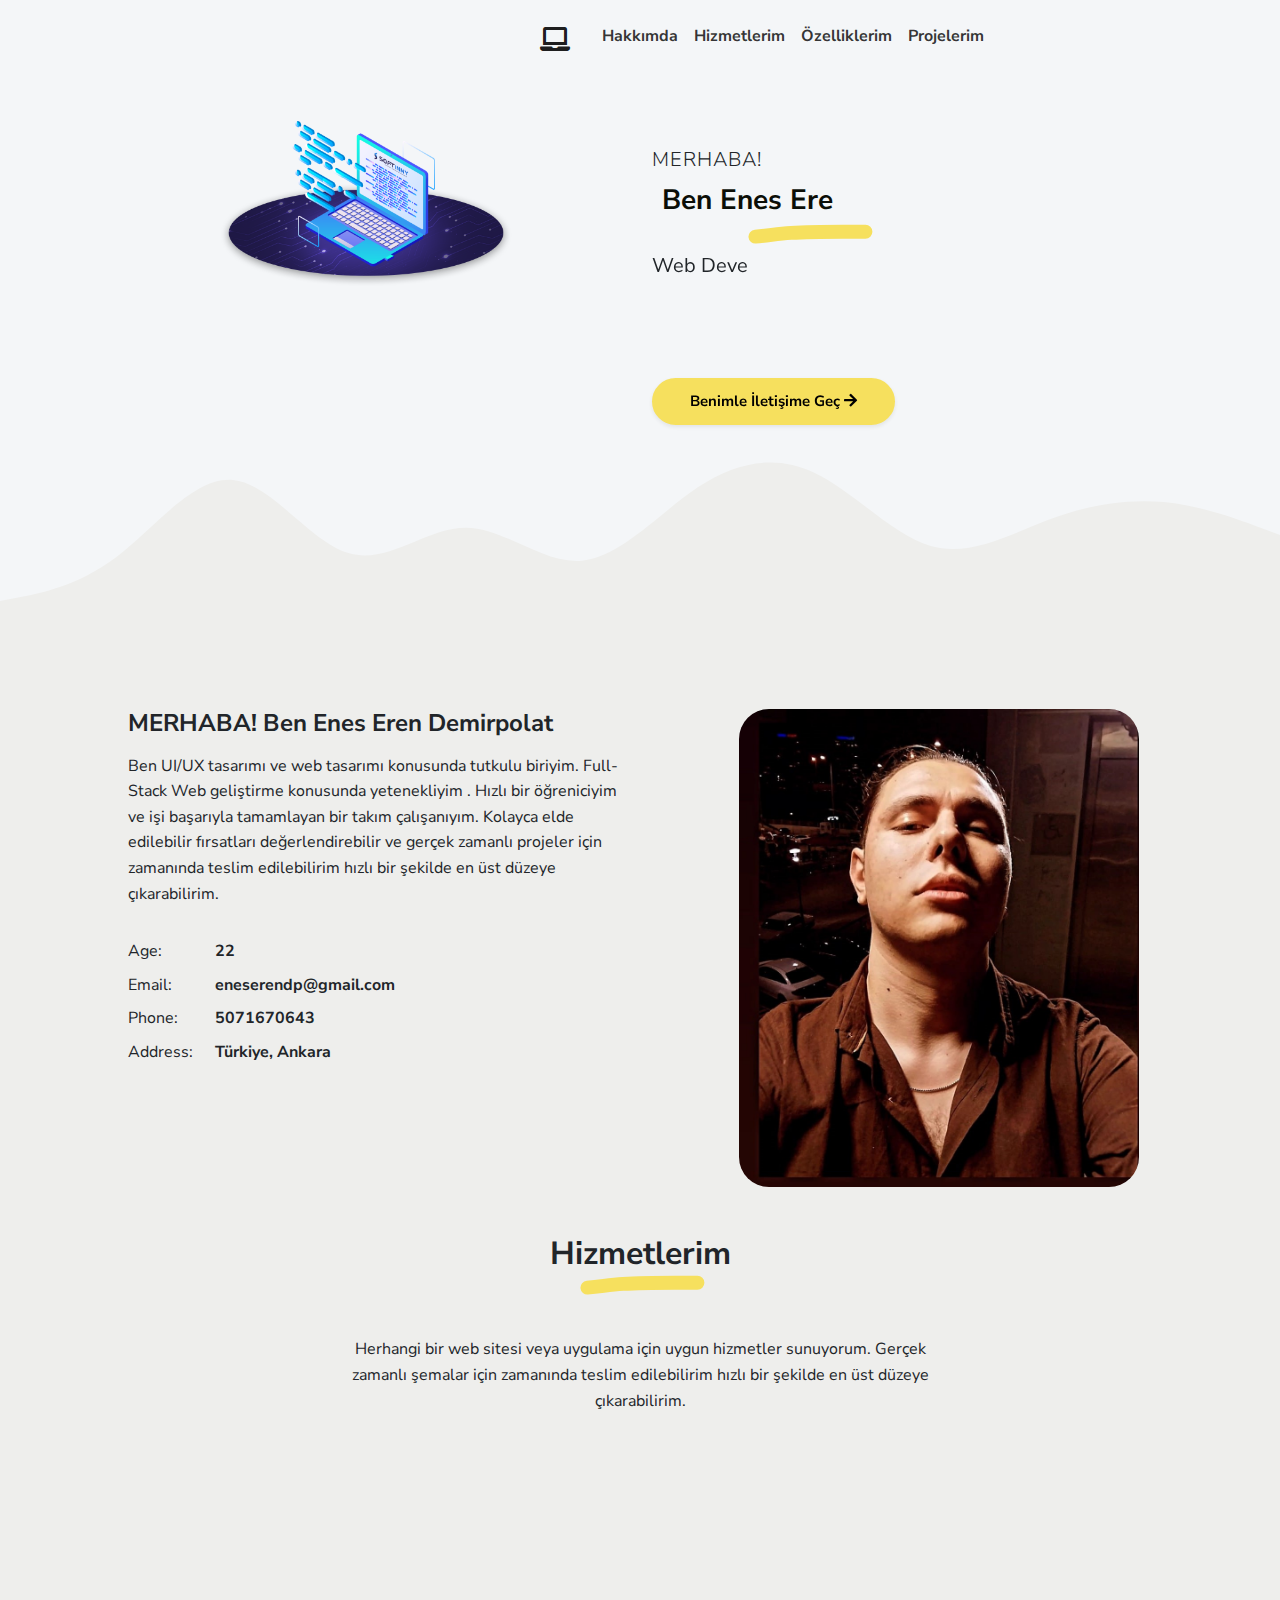
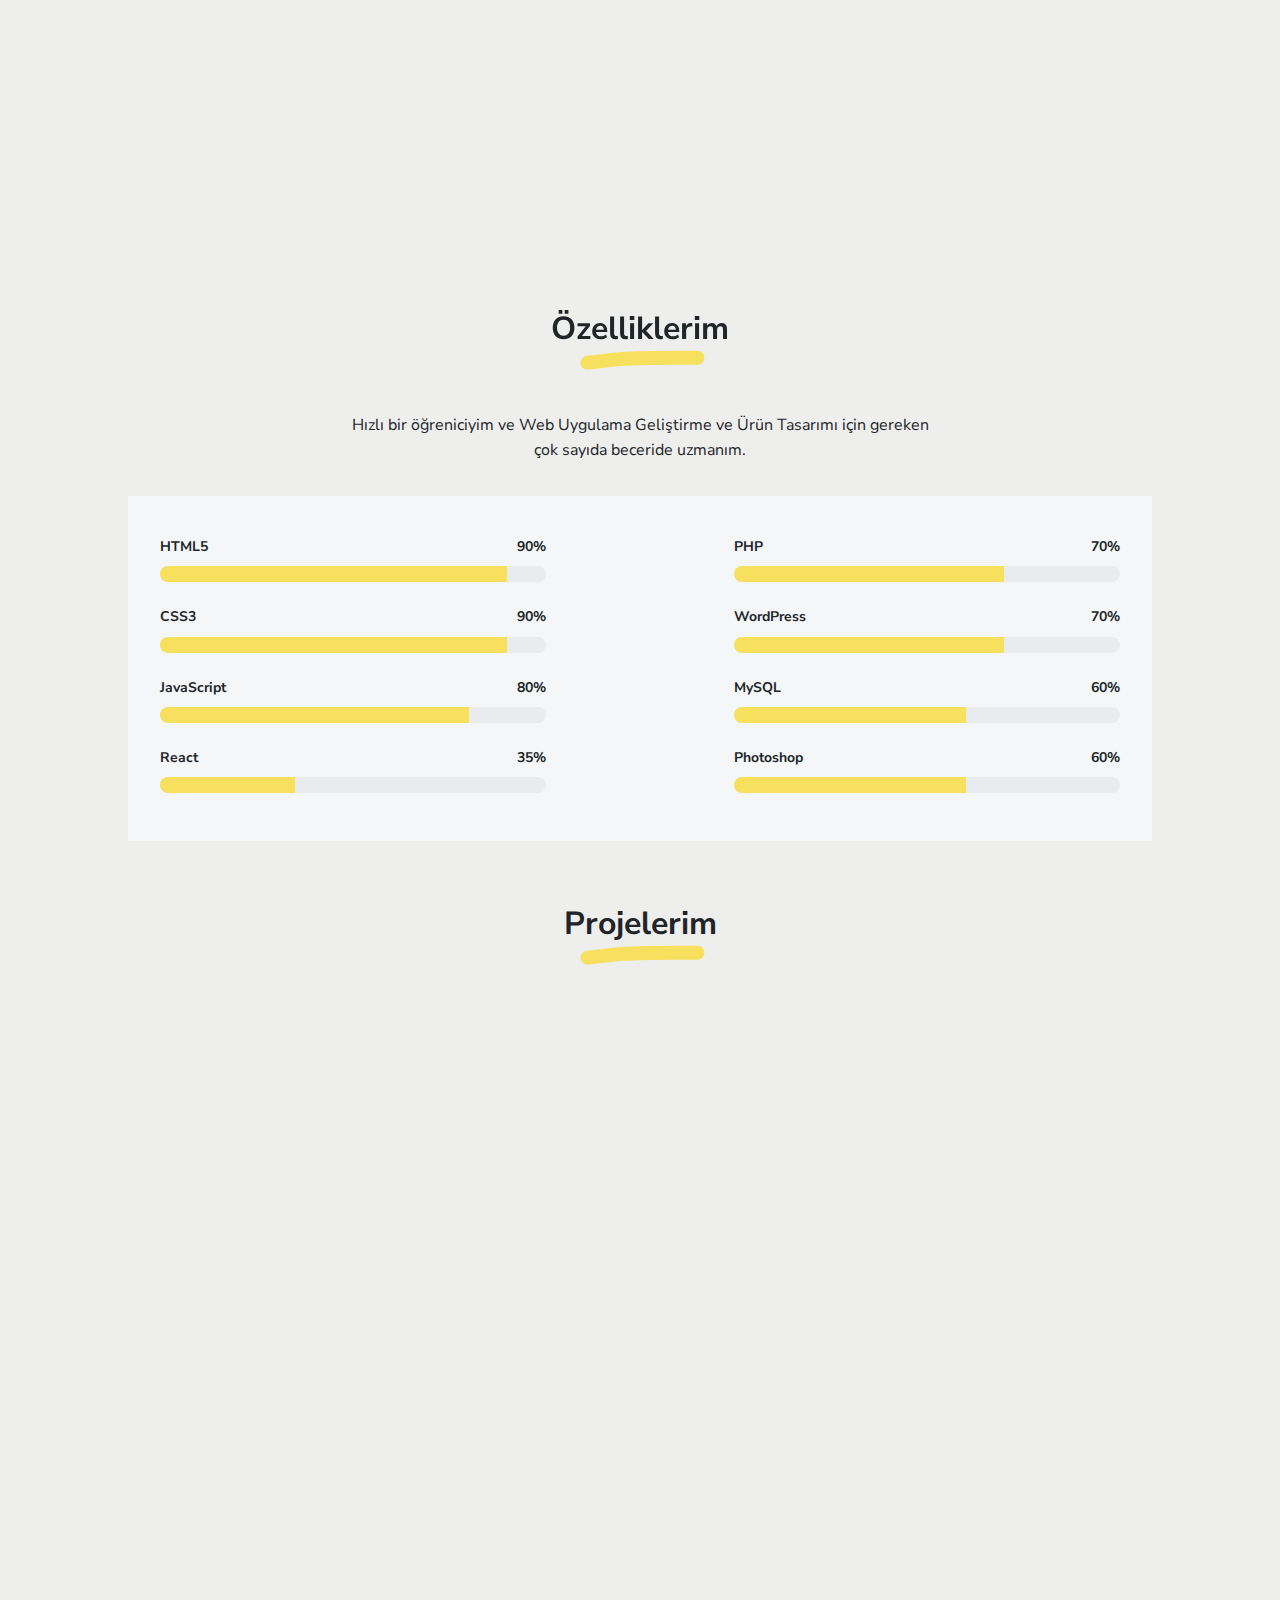
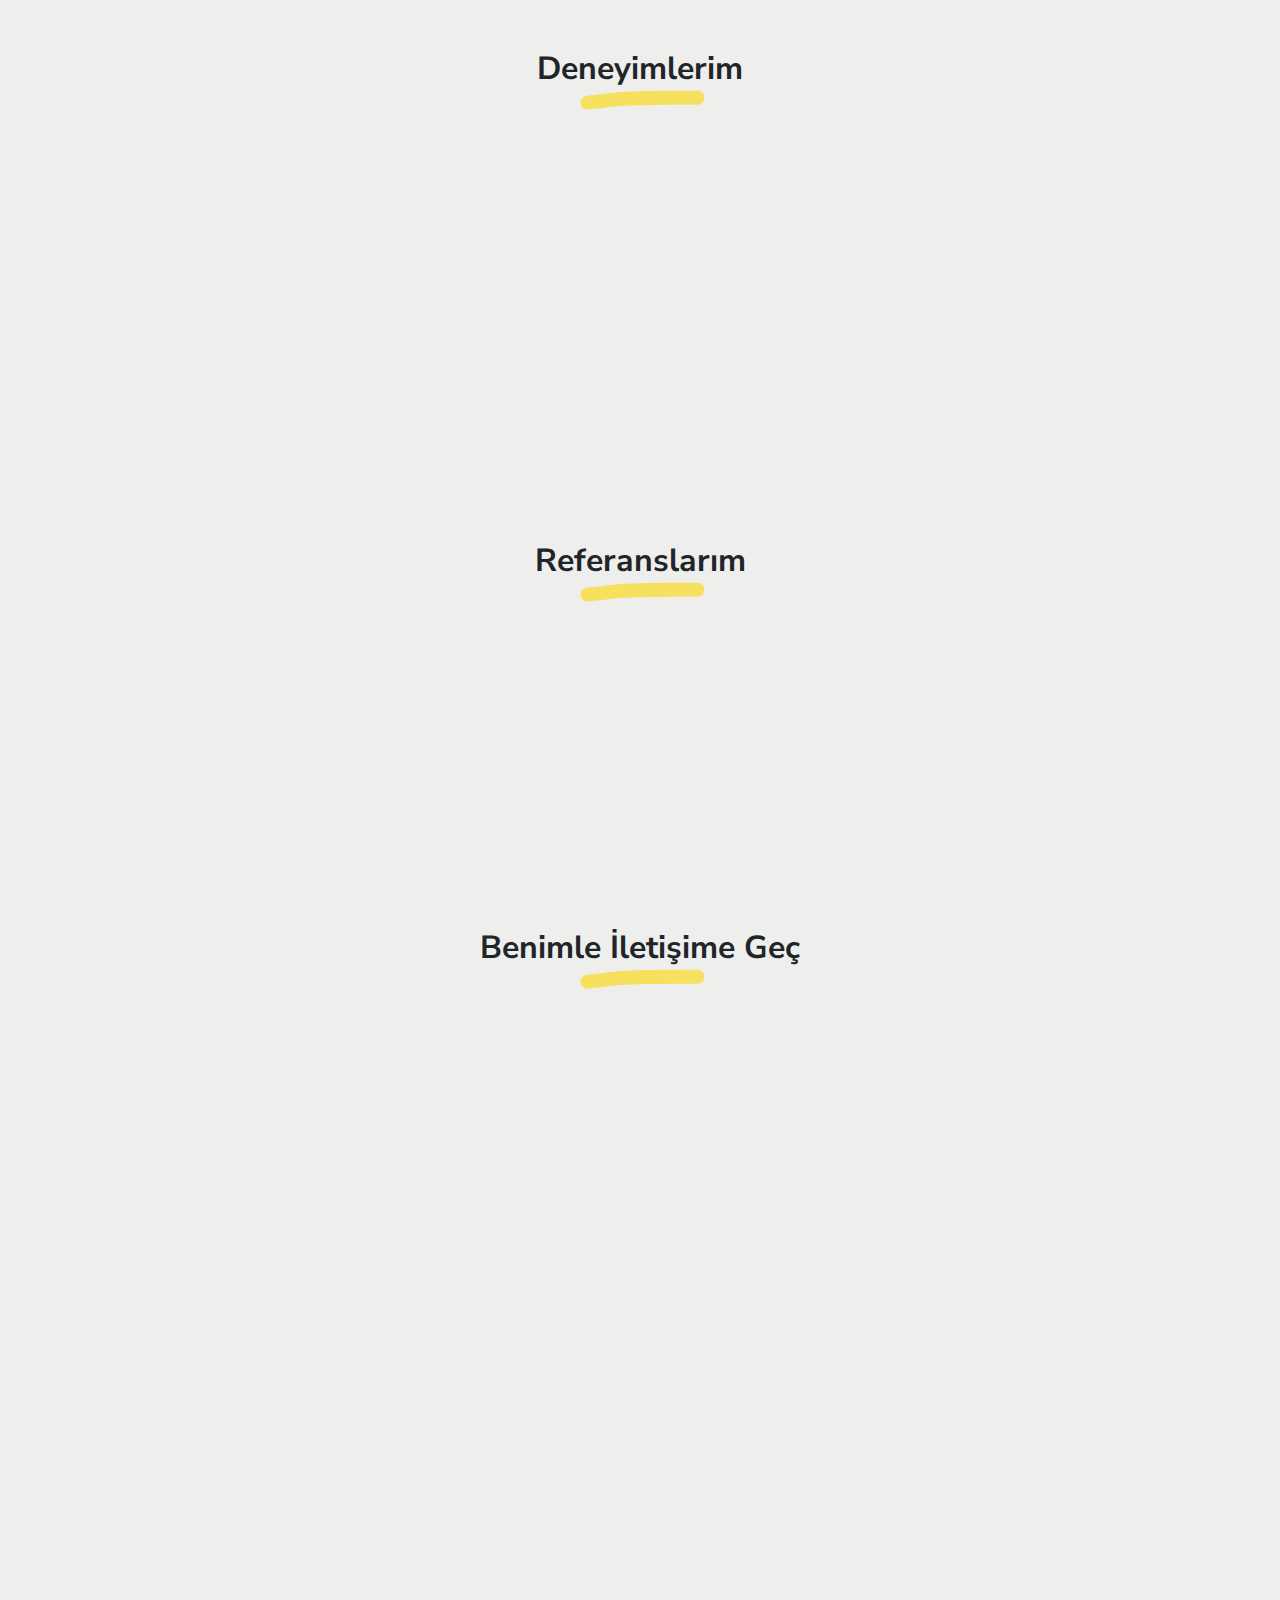
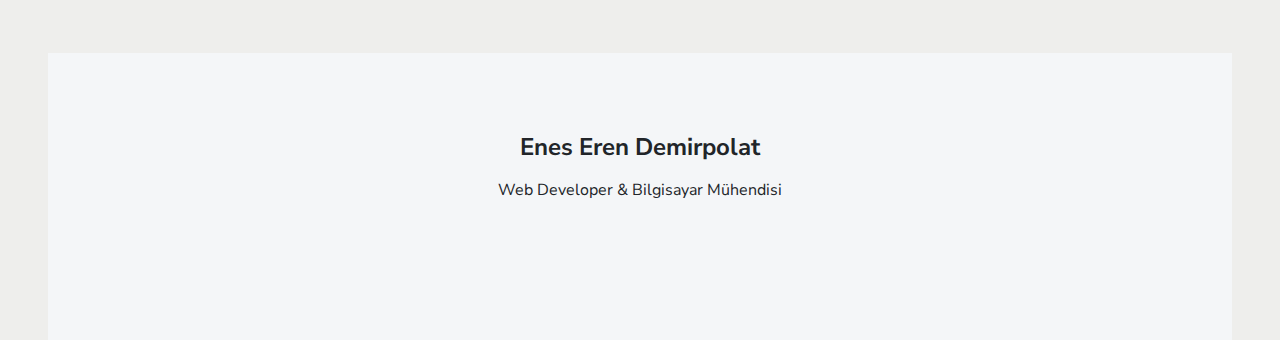
==== index.html @ 9298f3ea "fist" ====
<!DOCTYPE html>
<!-- upto 2 directory depth-->
<html lang="en-US">
  <head>
    <meta charset="UTF-8">
    <meta http-equiv="X-UA-Compatible" content="IE=edge">
    <meta name="viewport" content="width=device-width, initial-scale=1">
    <title>Enes Eren Demirpolat</title>
    <link rel="preconnect" href="https://fonts.gstatic.com" crossorigin="crossorigin"/>
    <link rel="preload" as="style" href="https://fonts.googleapis.com/css2?family=Nunito+Sans:wght@300;400;700;800&amp;display=swap"/>
    <link rel="stylesheet" href="https://fonts.googleapis.com/css2?family=Nunito+Sans:wght@300;400;700;800&amp;display=swap" media="print" onload="this.media='all'"/>
    <link rel="stylesheet" href="https://cdnjs.cloudflare.com/ajax/libs/font-awesome/5.15.4/css/all.min.css" integrity="sha512-7Ttv3vlPT61cXjzLLQFvrbc4LmNoQTtSeTUnw77b8wK0G0tuRw9E1Gs3xUkqpkb7JGKpBgOwrXHWuyLGdW1Jg==" crossorigin="anonymous" referrerpolicy="no-referrer" />

    <noscript>

      <link rel="stylesheet" href="https://fonts.googleapis.com/css2?family=Nunito+Sans:wght@300;400;700;800&amp;display=swap"/>
    </noscript>
    <link href="./css/font-awesome/css/all.min.css?ver=1.2.0" rel="stylesheet">
    <link href="./css/bootstrap-icons/bootstrap-icons.css?ver=1.2.0" rel="stylesheet">
    <link href="./css/bootstrap.min.css?ver=1.2.0" rel="stylesheet">
    <link href="./css/aos.css?ver=1.2.0" rel="stylesheet">
    <link href="./css/main.css?ver=1.2.0" rel="stylesheet">
    <noscript>
      <style type="text/css">
        [data-aos] {
            opacity: 1 !important;
            transform: translate(0) scale(1) !important;
        }
      </style>
    </noscript>
  </head>
  <body id="top">
    <header class="bg-light">
      
      <nav class="navbar navbar-expand-lg navbar-light bg-light" id="header-nav" role="navigation">
        <div class="container"><a class="link-dark navbar-brand site-title mb-0" href="#"></a>
          <button class="navbar-toggler" type="button" data-bs-toggle="collapse" data-bs-target="#navbarSupportedContent" aria-controls="navbarSupportedContent" aria-expanded="false" aria-label="Toggle navigation"><span class="navbar-toggler-icon"></span></button>
          <div class="collapse navbar-collapse" id="navbarSupportedContent">
            <ul class="navbar-nav ms-auto me-2">
              <a class="navbar-brand" href="index.html">
                <span class="fa fa-laptop"></span>
            </a>
              <li class="nav-item"><a class="nav-link" href="#about">Hakkımda</a></li>
              <li class="nav-item"><a class="nav-link" href="#services">Hizmetlerim</a></li>
              <li class="nav-item"><a class="nav-link" href="#skills">Özelliklerim</a></li>
              <li class="nav-item"><a class="nav-link" href="#portfolio">Projelerim</a></li>
              <li class="nav-item"><a class="nav-link" href="#experience">Deneyimlerim</a></li>
              <li class="nav-item"><a class="nav-link" href="#contact">İletişim</a></li>
            </ul>
          </div>
        </div>
      </nav>
    </header>
    <div class="page-content">
      <div id="content">
<header>
  <div class="cover bg-light">
    <div class="container px-3">
      <div class="row">
        <div class="col-lg-6 p-2"><img class="img-fluid" src="images/illustrations/outsource_wide.png" alt="hello"/></div>
        <div class="col-lg-6">
          <div class="mt-5">
            <p class="lead text-uppercase mb-1">Merhaba!</p>
            <h1 class="intro-title marker" data-aos="fade-left" id =name data-aos-delay="50">Ben </h1>
            <p class="lead fw-normal mt-3" id="job" data-aos="fade-up" data-aos-delay="100"></p>
            <div class="social-nav" data-aos="fade-up" data-aos-delay="200">
              <nav role="navigation">
                <ul class="nav justify-content-left">
                  <li class="nav-item"><a class="nav-link" href="https://twitter.com/eneserendp" title="Twitter"><i class="fab fa-twitter"></i><span class="menu-title sr-only">Twitter</span></a></li>
                  <li class="nav-item"><a class="nav-link" href="https://www.facebook.com/eneseren.demirpolat" title="Facebook"><i class="fab fa-facebook"></i><span class="menu-title sr-only">Facebook</span></a></li>
                  <li class="nav-item"><a class="nav-link" href="https://www.instagram.com/eneserendp/" title="Instagram"><i class="fab fa-instagram"></i><span class="menu-title sr-only">Instagram</span></a></li>
                  <li class="nav-item"><a class="nav-link" href="https://www.linkedin.com/in/enes-eren-demirpolat-3b1450220/" title="LinkedIn"><i class="fab fa-linkedin"></i><span class="menu-title sr-only">LinkedIn</span></a></li>
                </ul>
              </nav>
            </div>
            <div class="mt-3" data-aos="fade-up" data-aos-delay="200"><a class="btn btn-primary shadow-sm mt-1 hover-effect" href="#contact">Benimle İletişime Geç <i class="fas fa-arrow-right"></i></a></div>
          </div>
        </div>
      </div>
    </div>
  </div>
  <div class="wave-bg"></div>
</header>
<div class="section pt-4 px-3 px-lg-4" id="about">
  <div class="container-narrow">
    <div class="row">
      <div class="col-md-6">
        <h2 class="h4 my-2">MERHABA! Ben Enes Eren Demirpolat</h2>
        <p>Ben UI/UX tasarımı ve web tasarımı konusunda tutkulu biriyim. Full-Stack Web  geliştirme konusunda yetenekliyim . Hızlı bir öğreniciyim ve işi başarıyla tamamlayan bir takım çalışanıyım. Kolayca elde edilebilir fırsatları değerlendirebilir ve gerçek zamanlı projeler için zamanında teslim edilebilirim hızlı bir şekilde en üst düzeye çıkarabilirim.</p>
        <div class="row mt-3">
          <div class="col-sm-2">
            <div class="pb-1">Age:</div>
          </div>
          <div class="col-sm-10">
            <div class="pb-1 fw-bolder">22</div>
          </div>
          <div class="col-sm-2">
            <div class="pb-1">Email:</div>
          </div>
          <div class="col-sm-10">
            <div class="pb-1 fw-bolder">eneserendp@gmail.com</div>
          </div>
        
          <div class="col-sm-2">
            <div class="pb-1">Phone:</div>
          </div>
          <div class="col-sm-10">
            <div class="pb-1 fw-bolder">5071670643</div>
          </div>
          <div class="col-sm-2">
            <div class="pb-1">Address:</div>
          </div>
          <div class="col-sm-10">
            <div class="pb-1 fw-bolder">Türkiye, Ankara</div>
          </div>
         
        </div>
      </div>
      <div class="col-md-5 offset-md-1" data-aos="fade-left" data-aos-delay="100"><img class="avatar img-fluid mt-2" src="images/avatar31.jpg" width="400" height="400" alt="Walter Patterson"/></div>
    </div>
  </div>
</div>
<div class="section pt-4 px-3 px-lg-4" id="services">
  <div class="container-narrow">
    <div class="text-center mb-5">
      <h2 class="marker marker-center">Hizmetlerim</h2>
    </div>
    <div class="text-center">
      <p class="mx-auto mb-3" style="max-width:600px"> Herhangi bir web sitesi veya uygulama için uygun hizmetler sunuyorum. Gerçek zamanlı şemalar için zamanında teslim edilebilirim hızlı bir şekilde en üst düzeye çıkarabilirim.</p>
    </div>
    <div class="row py-3">
      <div class="col-md-6 text-center" data-aos="fade-up" data-aos-delay="100">
        <div class="mb-3">
          <img class="mb-2" src="images/services/web-design.svg" width="96" height="96" alt="web design"/>
          <div class="h5">Web Tasarımı</div>
        </div>
        <div class="mb-3">
          <img class="mb-2" src="images/services/graphic-design.svg" width="96" height="96" alt="graphic design"/>
          <div class="h5">Grafik Tasarımı</div>
        </div>
      </div>
      <div class="col-md-6 text-center" data-aos="fade-up" data-aos-delay="300">
        <div class="mb-3">
          <img class="mb-2" src="images/services/ui-ux.svg" width="96" height="96" alt="ui-ux"/>
          <div class="h5">UI/UX Tasarımı</div>
        </div>
        <div class="mb-3">
          <img class="mb-2" src="images/services/app-development.svg" width="96" height="96" alt="app development"/>
          <div class="h5">Uygulama Geliştirme</div>
        </div>
      </div>
    </div>
  </div>
</div>
<div class="section px-3 px-lg-4 pt-5" id="skills">
  <div class="container-narrow">
    <div class="text-center mb-5">
      <h2 class="marker marker-center">Özelliklerim</h2>
    </div>
    <div class="text-center">
      <p class="mx-auto mb-3" style="max-width:600px">Hızlı bir öğreniciyim ve Web Uygulama Geliştirme ve Ürün Tasarımı için gereken çok sayıda beceride uzmanım.</p>
    </div>
    <div class="bg-light p-3">
      <div class="row">
        <div class="col-md-5">
          <div class="py-1">
            <div class="d-flex text-small fw-bolder"><span class="me-auto">HTML5</span><span>90%</span></div>
            <div class="progress my-1">
              <div class="progress-bar bg-primary" role="progressbar" data-aos="zoom-in-right" data-aos-delay="90" data-aos-anchor=".skills-section" style="width: 90%" aria-valuenow="90" aria-valuemin="0" aria-valuemax="100"></div>
            </div>
          </div>
          <div class="py-1">
            <div class="d-flex text-small fw-bolder"><span class="me-auto">CSS3</span><span>90%</span></div>
            <div class="progress my-1">
              <div class="progress-bar bg-primary" role="progressbar" data-aos="zoom-in-right" data-aos-delay="200" data-aos-anchor=".skills-section" style="width: 90%" aria-valuenow="90" aria-valuemin="0" aria-valuemax="100"></div>
            </div>
          </div>
          <div class="py-1">
            <div class="d-flex text-small fw-bolder"><span class="me-auto">JavaScript</span><span>80%</span></div>
            <div class="progress my-1">
              <div class="progress-bar bg-primary" role="progressbar" data-aos="zoom-in-right" data-aos-delay="300" data-aos-anchor=".skills-section" style="width: 80%" aria-valuenow="80" aria-valuemin="0" aria-valuemax="100"></div>
            </div>
          </div>
          <div class="py-1">
            <div class="d-flex text-small fw-bolder"><span class="me-auto">React</span><span>35%</span></div>
            <div class="progress my-1">
              <div class="progress-bar bg-primary" role="progressbar" data-aos="zoom-in-right" data-aos-delay="300" data-aos-anchor=".skills-section" style="width: 35%" aria-valuenow="75" aria-valuemin="0" aria-valuemax="100"></div>
            </div>
          </div>
        </div>
        <div class="col-md-5 offset-md-2">
          <div class="py-1">
            <div class="d-flex text-small fw-bolder"><span class="me-auto">PHP</span><span>70%</span></div>
            <div class="progress my-1">
              <div class="progress-bar bg-primary" role="progressbar" data-aos="zoom-in-right" data-aos-delay="400" data-aos-anchor=".skills-section" style="width: 70%" aria-valuenow="70" aria-valuemin="0" aria-valuemax="100"></div>
            </div>
          </div>
          <div class="py-1">
            <div class="d-flex text-small fw-bolder"><span class="me-auto">WordPress</span><span>70%</span></div>
            <div class="progress my-1">
              <div class="progress-bar bg-primary" role="progressbar" data-aos="zoom-in-right" data-aos-delay="500" data-aos-anchor=".skills-section" style="width: 70%" aria-valuenow="70" aria-valuemin="0" aria-valuemax="100"></div>
            </div>
          </div>
          <div class="py-1">
            <div class="d-flex text-small fw-bolder"><span class="me-auto">MySQL</span><span>60%</span></div>
            <div class="progress my-1">
              <div class="progress-bar bg-primary" role="progressbar" data-aos="zoom-in-right" data-aos-delay="600" data-aos-anchor=".skills-section" style="width: 60%" aria-valuenow="60" aria-valuemin="0" aria-valuemax="100"></div>
            </div>
          </div>
          <div class="py-1">
            <div class="d-flex text-small fw-bolder"><span class="me-auto">Photoshop</span><span>60%</span></div>
            <div class="progress my-1">
              <div class="progress-bar bg-primary" role="progressbar" data-aos="zoom-in-right" data-aos-delay="600" data-aos-anchor=".skills-section" style="width: 60%" aria-valuenow="60" aria-valuemin="0" aria-valuemax="100"></div>
            </div>
          </div>
        </div>
      </div>
    </div>
  </div>
</div>
<div class="section px-2 px-lg-4 pt-5" id="portfolio">
  <div class="container">
    <div class="text-center mb-5">
      <h2 class="marker marker-center">Projelerim </h2>
    </div>
    <div class="grid bp-gallery pb-3" data-aos="zoom-in-up" data-aos-delay="100">
      <div class="grid-sizer"></div>
      <div class="grid-item"><a href="https://github.com/eneserendp">
          <figure class="portfolio-item"><img src="images/portfolio/selam.jpeg" data-bp="images/portfolio/1.jpg"/>
            <figcaption>
              <h4 class="h5 mb-0">Ankavisit Web Site</h4>
              <div>github.com/eneserendp</div>
            </figcaption>
          </figure></a></div>
      <div class="grid-item"><a href="https://github.com/eneserendp">
          <figure class="portfolio-item"><img src="images/portfolio/Interview Preparation Tips!.jpeg" data-bp="images/portfolio/2.jpg" data-caption="Example of an optional caption."/>
            <figcaption> 
              <h4 class="h5 mb-0">Selenium ile Bot Geliştirme</h4>
              <div>github.com/eneserendp</div>
            </figcaption>
          </figure></a></div>
      <div class="grid-item"><a href="https://github.com/eneserendp">
          <figure class="portfolio-item"><img src="images/portfolio/Working at night 🥰.jpeg" data-bp="images/portfolio/3.jpg" data-caption="Example of an optional caption."/>
            <figcaption> 
              <h4 class="h5 mb-0">Teklif Formu</h4>
              <div>github.com/eneserendp</div>
            </figcaption>
          </figure></a></div>
      <div class="grid-item"><a href="https://github.com/eneserendp">
          <figure class="portfolio-item"><img src="images/portfolio/indir.jpeg" data-bp="images/portfolio/4.jpg"/>
            <figcaption>
              <h4 class="h5 mb-0">Proje Yönetim Paneli</h4>
              <div>github.com/eneserendp</div>
            </figcaption>
          </figure></a></div>
     
  </div>
</div>
<div class="section px-3 px-lg-4 pt-5" id="experience">
  <div class="container-narrow">
    <div class="text-center mb-5">
      <h2 class="marker marker-center">Deneyimlerim</h2>
    </div>
    <div class="row">
      <div class="col-md-6">
        <div class="card mb-3" data-aos="fade-right" data-aos-delay="100">
          <div class="card-header px-3 py-2">
            <div class="d-flex justify-content-between">
              <div>
                <h3 class="h5 mb-1">Karayolları Genel Müdürlüğü</h3>
                <div class="text-muted text-small">Bilgisayar Mühendisi  <small>(Stajyer)</small></div>
              </div><img src="images/services/ui-ux.svg" width="48" height="48" alt="ui-ux"/>
            </div>
          </div>
          <div class="card-body px-3 py-2">
            <p>Bilgi Teknolojileri ve Ağ Müdürlüğün de Network , Yazılım , Sistem ve Siber Güvenlik Departmanlarında aldığım eğitim beni kariyerimde izleyeceğim yolda bir üst noktaya taşıdı .</p>
            
          </div>
        </div>
      </div>
      <div class="col-md-6">
        <div class="card mb-3" data-aos="fade-left" data-aos-delay="300">
          <div class="card-header px-3 py-2">
            <div class="d-flex justify-content-between">
              <div>
                <h3 class="h5 mb-1">MEGASAV</h3>
                <div class="text-muted text-small">Web Developer <small>(Stajyer)</small></div>
              </div><img src="images/services/app-development.svg" width="48" height="48" alt="app development"/>
            </div>
          </div>
          <div class="card-body px-3 py-2">
            <p>Megasav şirketinde web developer olarak çalışmaya başlayalı uzunca bir süre geçti ve bu süre zarfında kendimi sürekli geliştiren ve şirketin hedeflerine katkı sağlayan bir birey olarak değerli deneyimler edindim.
              Megasav'a katıldığım günden itibaren, kariyerimde öne çıkmamı sağlayacak temel adımları özenle atmaya çalıştım</p>
            
          </div>
        </div>
      </div>
     
     
    </div>
  </div>
</div>
<div class="section px-3 px-lg-4 pt-5" id="testimonials">
  <div class="container-narrow">
    <div class="text-center mb-5">
      <h2 class="marker marker-center">Referanslarım</h2>
    </div>
    <div class="row"> 
      
      <div class="col-md-6 mb-5" data-aos="fade-left" data-aos-delay="300">
        <div class="d-flex ms-md-3"><span><i class="fas fa-2x fa-quote-left"></i></span><span class="m-2">Enes, örnek bir profesyonellik sergiler ve zorlukların üstesinden gelebilir. Hızla öğrenir ve herhangi bir ekibin değerli bir üyesidir.</span></div>
        <div class="d-flex justify-content-end align-items-end">
          <div class="text-end me-2">
            <div class="fw-bolder">Süleyman Mert Deniz</div>
            <div class="text-small">Genel Müdür /Megasav</div>
          </div>
        </div>
      </div>
     
      <div class="col-md-6 mb-5" data-aos="fade-left" data-aos-delay="400">
        <div class="d-flex ms-md-3"><span><i class="fas fa-2x fa-quote-left"></i></span><span class="m-2">Enes, harika bir iş arkadaşı ve sorun çözücüdür. Yardım için elini hızlıca uzatır ve iyi bir takım oyuncusu profilinde dir.</span></div>
        <div class="d-flex justify-content-end align-items-end">
          <div class="text-end me-2">
            <div class="fw-bolder">Nedim Deniz</div>
            <div class="text-small">Müdür /Megasav</div>
          </div>
        </div>
      </div>
    </div>
  </div>
</div>
<div class="section px-2 px-lg-4 pb-4 pt-5 mb-5" id="contact">
  <div class="container-narrow">
    <div class="text-center mb-5">
      <h2 class="marker marker-center">Benimle İletişime Geç</h2>
    </div>
    <div class="row">
      <div class="col-md-6" data-aos="zoom-in" data-aos-delay="100">
        <div class="bg-light my-2 p-3 pt-2"><form id="contact-form" action="https://outlook.live.com/owa/" method="POST">
    <div class="form-group my-2">
      <label for="name" class="form-label fw-bolder">Name</label>
      <input class="form-control" type="text" id="name" name="name" required>
    </div>
    <div class="form-group my-2">
      <label for="email" class="form-label fw-bolder">Email</label>
      <input class="form-control" type="email" id="email" name="_replyto" required>
    </div>
  <div class="form-group my-2">
    <label for="message" class="form-label fw-bolder">Message</label>
    <textarea class="form-control" style="resize: none;" id="message" name="message" rows="4" required></textarea>
  </div>
  <button class="btn btn-primary mt-2" type="submit">Send</button>
</form>
        </div>
      </div>
      <div class="col-md-6" data-aos="fade-left" data-aos-delay="300">
        <div class="mt-3 px-1">
          <div class="h5">Sana Nasıl Yardımcı Olabilirm</div>
          <p>Eğer çalışmalarımı beğendiyseniz ve hizmetlerimden yararlanmak istiyorsanız, lütfen iletişim formunu kullanarak bana bir mesaj bırakın</p>
          <p>Veya e-posta , sosyal medya hesaplarım veya iletişim numaramı kullanarak benimle iletişime geçin.</p>
          <p>Görüşmek Üzere!</p>
        </div>
        <div class="mt-53 px-1">
          <div class="row"> 
            <div class="col-sm-2">
              <div class="pb-1">Email:</div>
            </div>
            <div class="col-sm-10">
              <div class="pb-1 fw-bolder">eneserendp@gmail.com</div>
            </div>
           
            <div class="col-sm-2">
              <div class="pb-1">Phone:</div>
            </div>
            <div class="col-sm-10">
              <div class="pb-1 fw-bolder">5071670643
              </div>
            </div>
          </div>
        </div>
      </div>
    </div>
  </div>
</div>
<footer class="pt-4 pb-4 text-center bg-light">
  <div class="container">
    <div class="my-3">
      <div class="h4">Enes Eren Demirpolat </div>
      <p>Web Developer & Bilgisayar Mühendisi</p>
      <div class="social-nav">
        <nav role="navigation">
          <ul class="nav justify-content-center">
            <li class="nav-item"><a class="nav-link" href="https://twitter.com/eneserendp" title="Twitter"><i class="fab fa-twitter"></i><span class="menu-title sr-only">Twitter</span></a></li>
            <li class="nav-item"><a class="nav-link" href="https://www.facebook.com/eneseren.demirpolat" title="Facebook"><i class="fab fa-facebook"></i><span class="menu-title sr-only">Facebook</span></a></li>
            <li class="nav-item"><a class="nav-link" href="https://www.instagram.com/eneserendp/" title="Instagram"><i class="fab fa-instagram"></i><span class="menu-title sr-only">Instagram</span></a></li>
            <li class="nav-item"><a class="nav-link" href="https://www.linkedin.com/in/enes-eren-demirpolat-3b1450220/" title="LinkedIn"><i class="fab fa-linkedin"></i><span class="menu-title sr-only">LinkedIn</span></a></li>
            
          </ul>
        </nav>
      </div>
    </div>
   
  </div>
</footer></div>
    </div>
    <div id="scrolltop"><a class="btn btn-secondary" href="#top"><span class="icon"><i class="fas fa-angle-up fa-x"></i></span></a></div>
    <script src="./scripts/imagesloaded.pkgd.min.js?ver=1.2.0"></script>
    <script src="./scripts/masonry.pkgd.min.js?ver=1.2.0"></script>
    <script src="./scripts/BigPicture.min.js?ver=1.2.0"></script>
    <script src="./scripts/purecounter.min.js?ver=1.2.0"></script>
    <script src="./scripts/bootstrap.bundle.min.js?ver=1.2.0"></script>
    <script src="./scripts/aos.min.js?ver=1.2.0"></script>
    <script src="./scripts/main.js?ver=1.2.0"></script>
   
  </body>
</html>
---- css/main.css ----
html, body {
  overflow-x: hidden;
  background-color: #eeeeec; /* Kırmızı rengi (#ff0000) kullanabilirsiniz, istediğiniz rengi seçin */
}

/**
 * Enable smooth scrolling on the whole document
 */
html {
  scroll-behavior: smooth;
}

/**
 * Disable smooth scrolling when users have prefers-reduced-motion enabled
 */
@media screen and (prefers-reduced-motion: reduce) {
  html {
    scroll-behavior: auto;
  }
}

/**
 * Add .section to every anchored element for scroll margin
 */
.section {
  scroll-margin-top: 2rem;
}

/* Header */
.site-title {
  font-size: 1.5rem;
  font-weight: 700;
  line-height: 3rem;
  text-decoration: none;
}

@media (min-width: 48em) {
  .site-title {
    float: left;
  }
}

.nav-link {
  font-weight: 700;
  color: rgba(0, 0, 0, 0.8) !important;
}

.social-nav .nav-link {
  padding: 0 0.5rem;
  font-size: 1.1rem;
  line-height: 2.5rem;
}

.nav-link:hover,
.nav-link:focus,
.active .nav-link {
  color: rgba(0, 0, 0, 0.6) !important;
}

/* Hero (intro) section */
.intro-title {
  font-weight: 800;
}

@-webkit-keyframes animateWave {
  0% {
    transform: scale(1, 0);
  }
  100% {
    transform: scale(1, 1);
  }
}

@keyframes animateWave {
  0% {
    transform: scale(1, 0);
  }
  100% {
    transform: scale(1, 1);
  }
}

.wave-bg {
  display: block;
  height: 220px;
  width: 100%;
  min-width: 600px;
  transform-origin: top;
  -webkit-animation: animateWave 2000ms cubic-bezier(0.23, 1, 0.32, 1) forwards;
          animation: animateWave 2000ms cubic-bezier(0.23, 1, 0.32, 1) forwards;
  background-image: url("../images/wave-bg.svg");
  background-position: center;
  background-repeat: no-repeat;
}

img.avatar {
  border-radius: 30px;
}

/* Masonary grid for portfolio */
.grid:after {
  content: '';
  display: block;
  clear: both;
}

/* Grid Item */
.grid-sizer,
.grid-item {
  width: 100%;
}

.grid-item {
  padding-bottom: 12px;
}

@media (min-width: 48em) {
  .grid-sizer,
  .grid-item {
    width: 25%;
  }
  .grid-item {
    float: left;
    padding: 6px;
  }
}

.grid-item img {
  display: block;
  width: 100%;
  max-width: 100%;
}

/* Portfolio */
.portolio-section .container {
  padding: 0;
}

.portfolio-item {
  position: relative;
  overflow: hidden;
  text-align: center;
  margin: 0;
}

.portfolio-item figcaption {
  position: absolute;
  top: auto;
  bottom: 0;
  left: 0;
  width: 100%;
  padding: 12px;
  background: rgba(255, 255, 255, 0.75);
  transition: transform 0.35s;
  transform: translate3d(0, 100%, 0);
}

.portfolio-item figcaption h4 {
  color: #222;
  font-size: 16px;
  text-transform: uppercase;
  font-weight: 700;
  margin-bottom: 3px;
}

.portfolio-item figcaption p {
  color: #444;
  font-size: 14px;
  font-weight: 600;
  margin-bottom: 0;
}

.portfolio-item:hover figcaption {
  transform: translate3d(0, 0, 0);
}

/* Portolio Caption */
#bp_container .bp-xc {
  background: #F6E05E !important;
}

#bp_caption a {
  text-decoration: none;
}

/* Footer section */
footer a:not(.nav-link) {
  color: inherit;
  font-weight: 600;
  text-decoration: none;
  cursor: pointer;
}

/* Scroll Top */
#scrolltop {
  display: block;
  visibility: hidden;
  opacity: 0;
  transition: visibility 0s, opacity 0.5s ease-in;
  position: fixed;
  bottom: 20px;
  right: 20px;
}

#scrolltop .btn {
  padding: 3px 11px;
  border-radius: 50%;
}

/* Additional utility styles */
.container-narrow {
  max-width: 1024px;
  margin: 0 auto;
}

.text-small {
  font-size: 0.875rem;
}

.text-uppercase {
  letter-spacing: 0.05em;
}

.hover-effect {
  transition: transform .18s ease-in-out;
}

.hover-effect:hover {
  transform: translateY(-2px);
}

.marker {
  position: relative;
  display: inline;
  width: auto;
}

.marker-center {
  padding-right: 0;
}

.marker:after {
  content: "";
  width: 125px;
  height: 30px;
  position: absolute;
  bottom: -25px;
  right: -30px;
  background-image: url("../images/marker.svg");
  background-repeat: no-repeat;
}

.marker-center:after {
  bottom: -30px;
  left: 50%;
  margin-left: -60px;
}

@media (max-width: 575.98px) {
  .marker {
    padding-right: 0;
  }
  .marker:after {
    bottom: -30px;
    left: 50%;
    margin-left: -60px;
  }
}

.entry-title a {
  text-decoration: none;
}
.intro-title.marker {
  
  color: #0b0e07; /* Beyaz metin rengi */
  padding: 10px; /* İstenilen iç içe boşluk miktarını belirleyin */
  font-size: 28px; /* İstenilen metin boyutunu belirleyin */
  font-weight: bold; /* İstenilen metin kalınlığını belirleyin */
}

.center-container {
  display: flex;
  justify-content: center;
  align-items: center;
  height: 100vh; /* Sayfanın yüksekliğine göre değiştirilebilir */
}

.navbar-brand {
  font-size: 24px; /* İstediğiniz boyutu buradan ayarlayabilirsiniz */
  color: purple; /* Mor rengi buradan ayarlayabilirsiniz */
}

.navbar-brand .fa {
  margin-right: 8px; /* İkon ile metin arasındaki boşluğu buradan ayarlayabilirsiniz */
}

/* Yana açılan animasyonu tanımlama */
.slide-in {
  animation: slideInAnimation 0.5s ease-in-out forwards;
}

@keyframes slideInAnimation {
  from {
    transform: translateX(-100%);
  }
  to {
    transform: translateX(0);
  }
}
.nav-link {
  transform: translateX(-100%);
  opacity: 0;
  transition: transform 0.3s ease, opacity 0.3s ease;
}
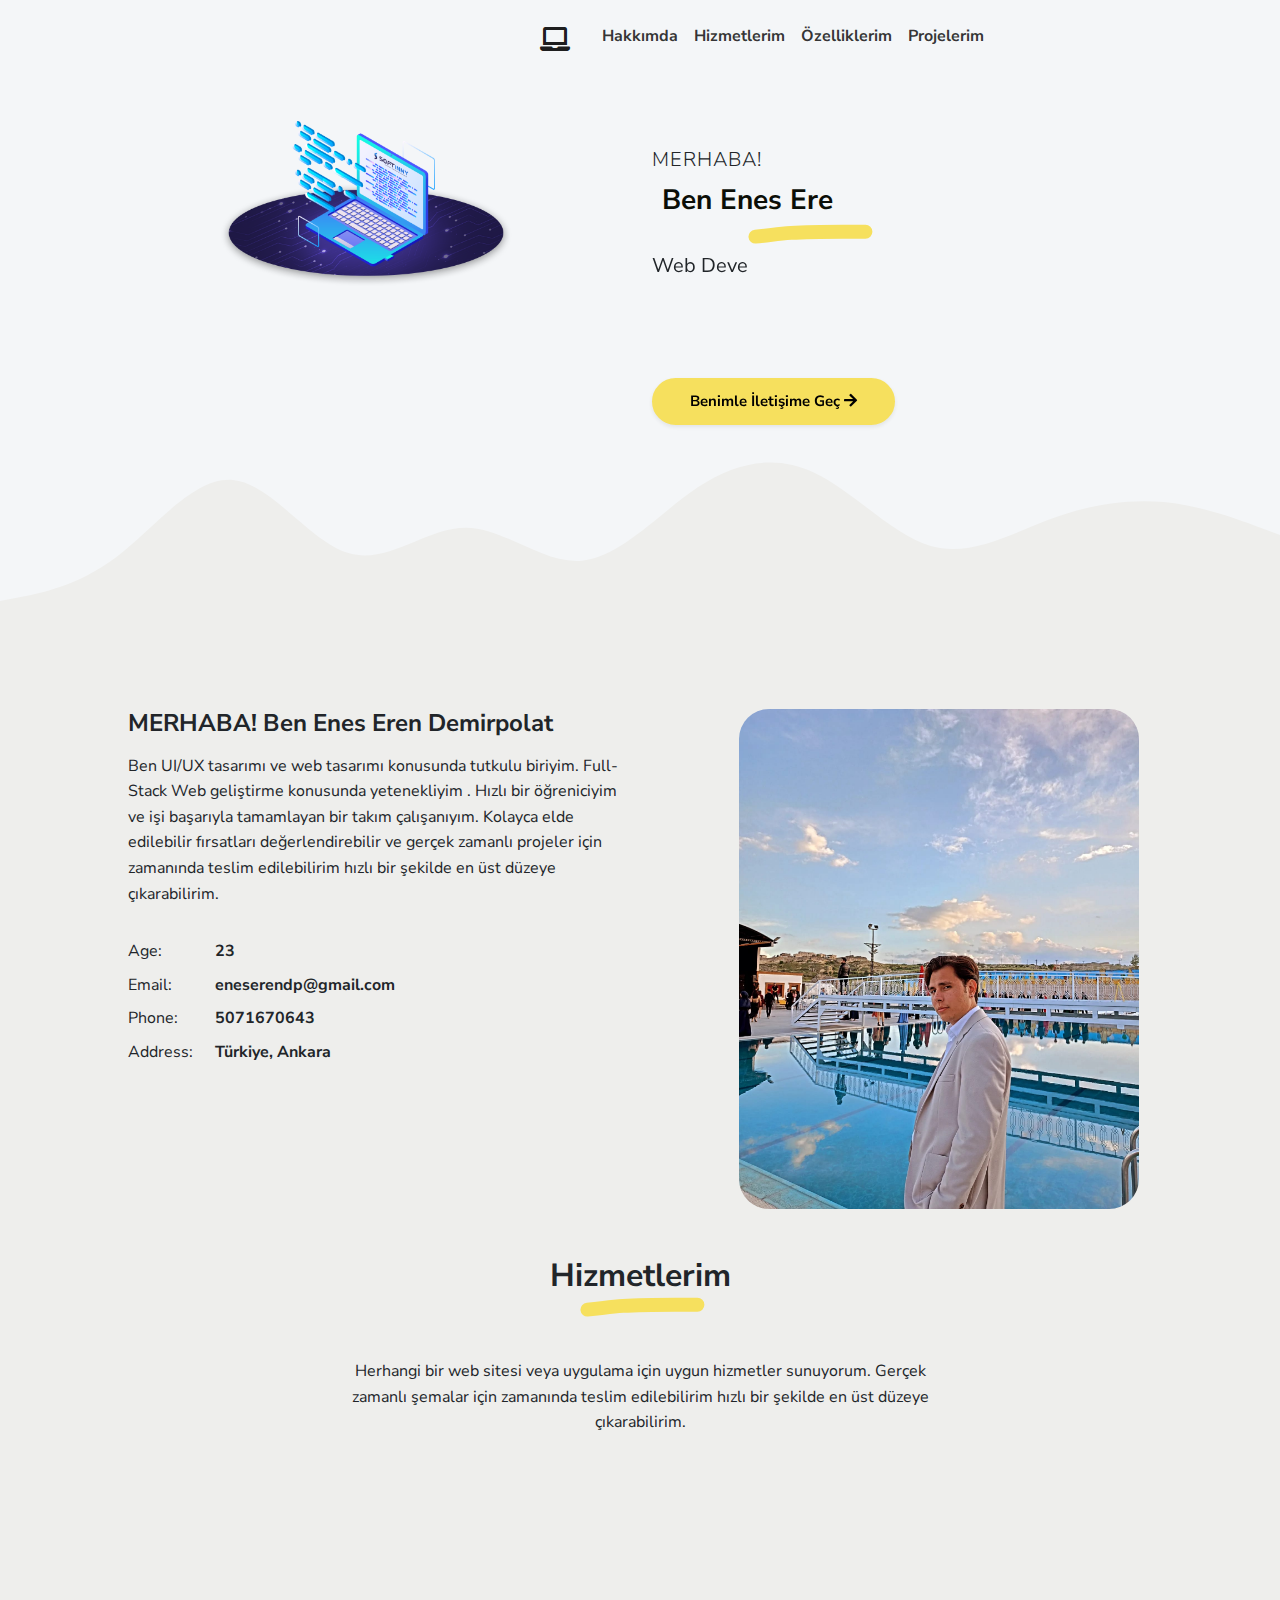
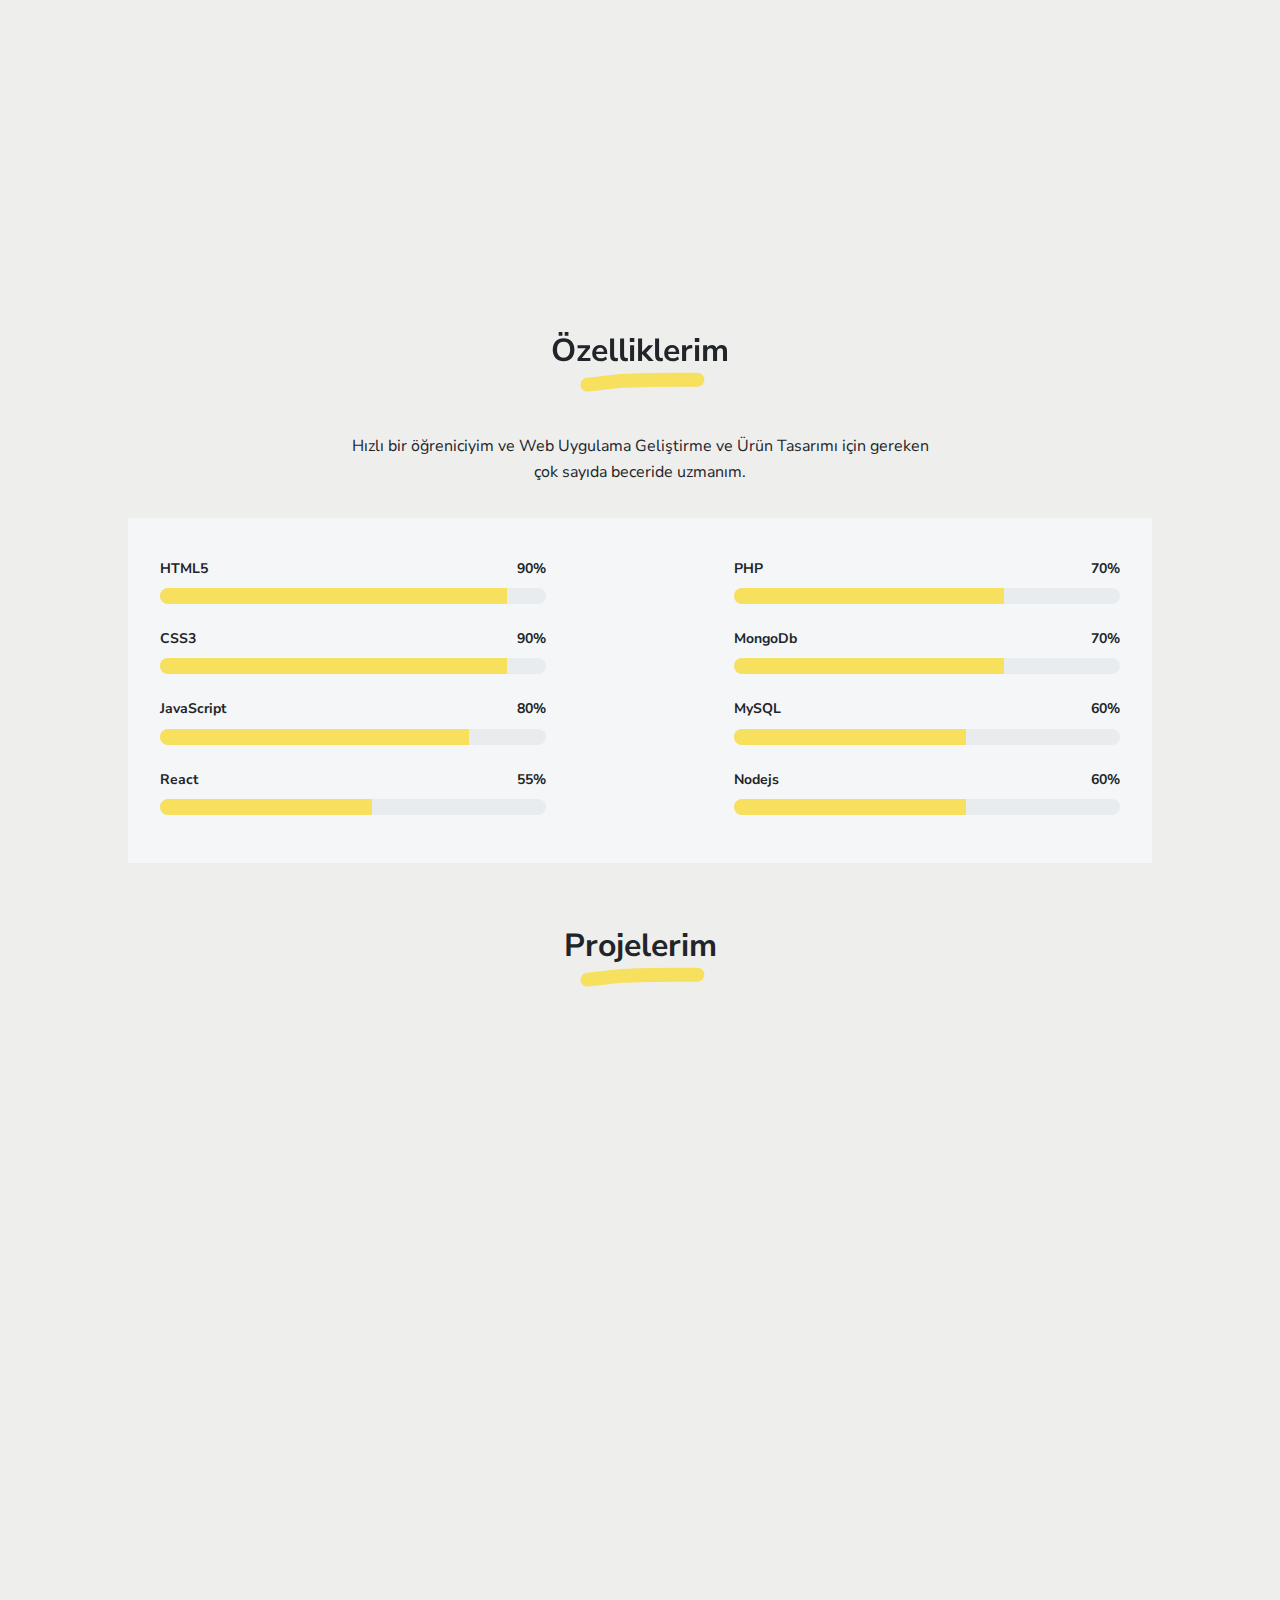
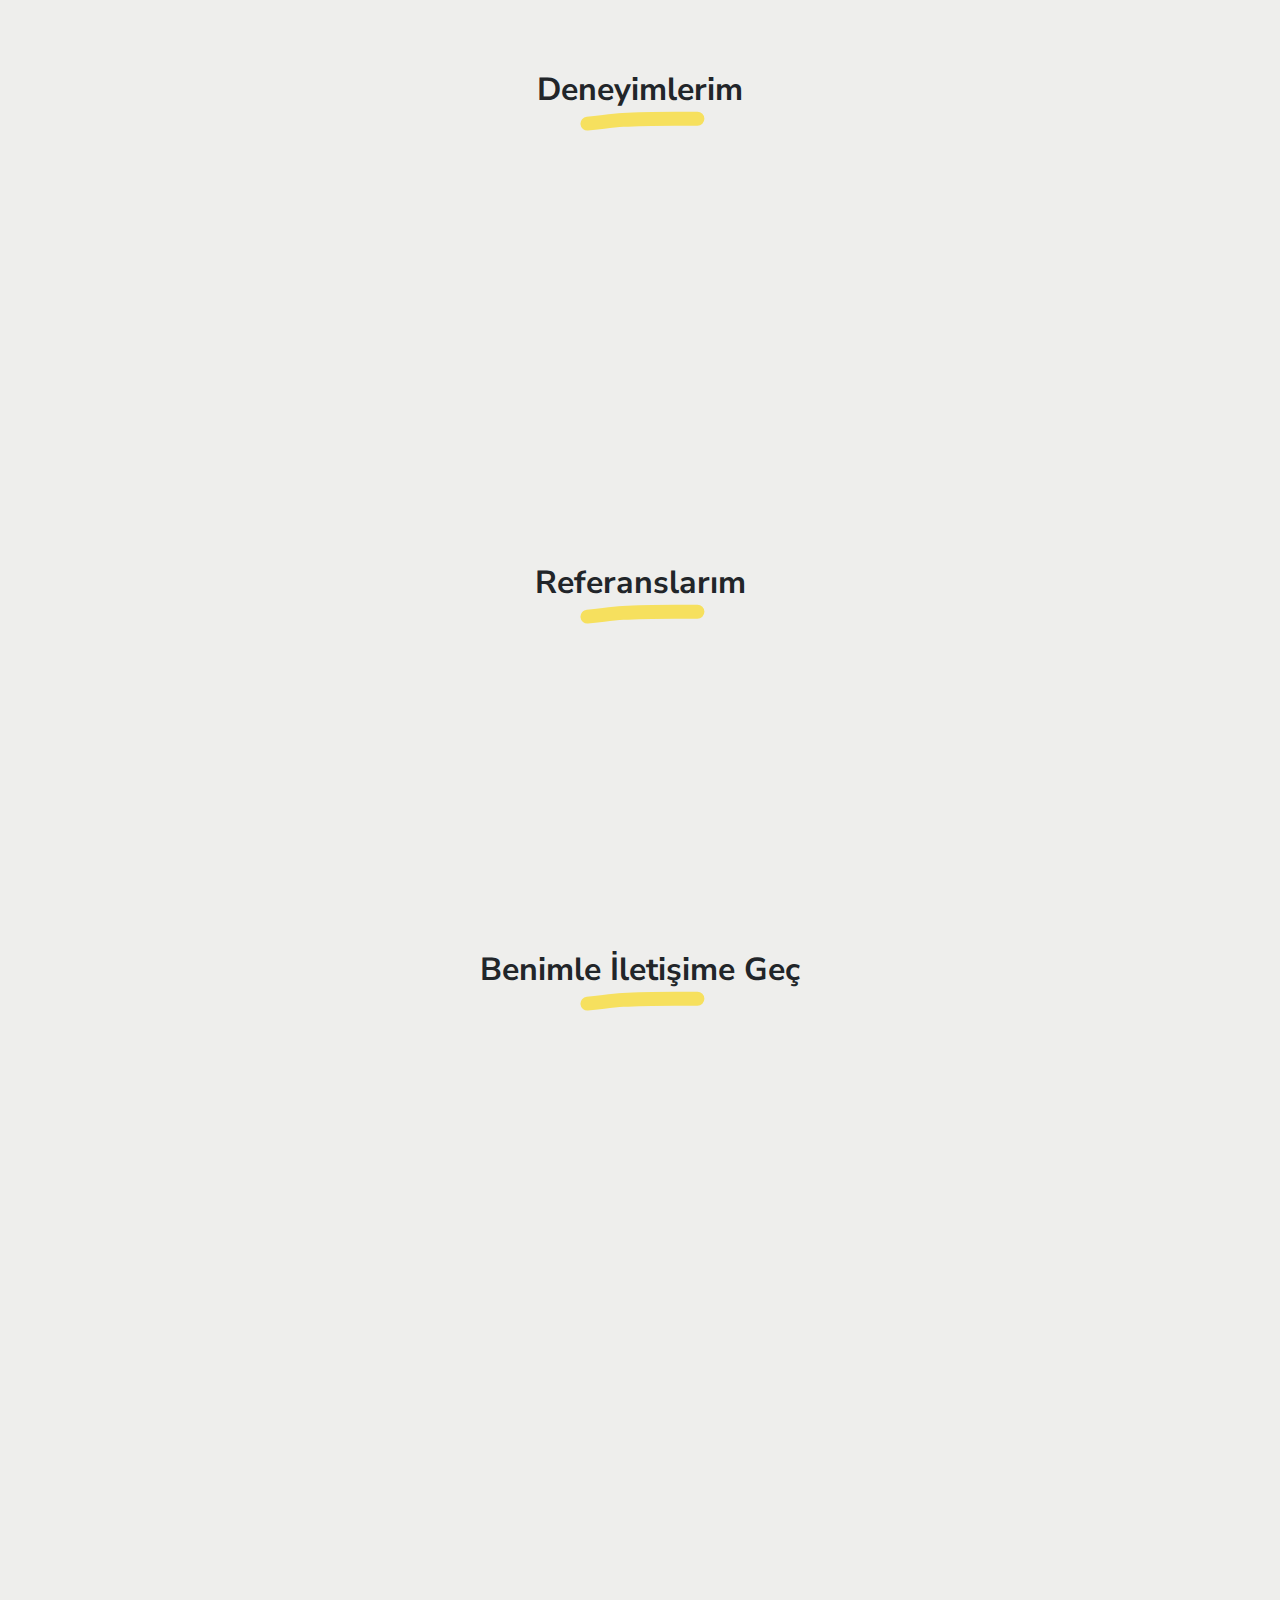
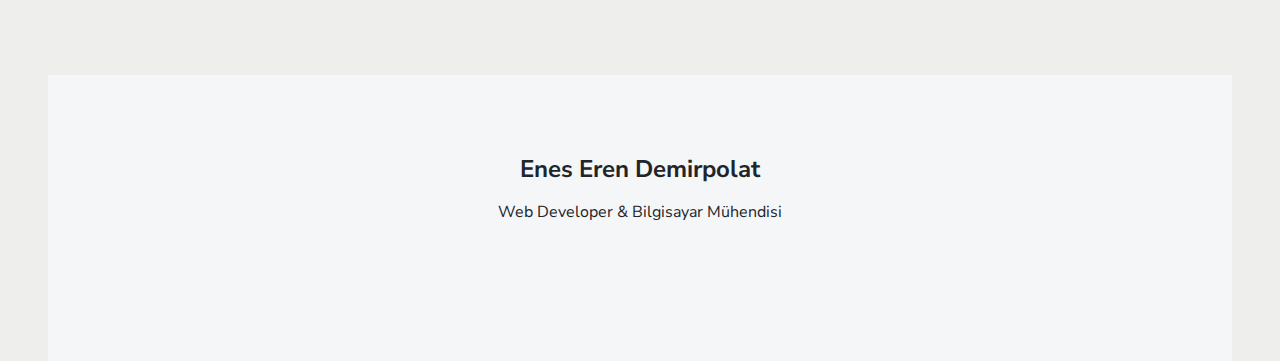
==== commit 857fa255: "first commit" ====
--- a/index.html
+++ b/index.html
@@ -92,7 +92,7 @@
             <div class="pb-1">Age:</div>
           </div>
           <div class="col-sm-10">
-            <div class="pb-1 fw-bolder">22</div>
+            <div class="pb-1 fw-bolder">23</div>
           </div>
           <div class="col-sm-2">
             <div class="pb-1">Email:</div>
@@ -116,7 +116,7 @@
          
         </div>
       </div>
-      <div class="col-md-5 offset-md-1" data-aos="fade-left" data-aos-delay="100"><img class="avatar img-fluid mt-2" src="images/avatar31.jpg" width="400" height="400" alt="Walter Patterson"/></div>
+      <div class="col-md-5 offset-md-1" data-aos="fade-left" data-aos-delay="100"><img class="avatar img-fluid mt-2" src="images/avatar32.jpg" width="400" height="400" alt="Walter Patterson"/></div>
     </div>
   </div>
 </div>
@@ -182,9 +182,9 @@
             </div>
           </div>
           <div class="py-1">
-            <div class="d-flex text-small fw-bolder"><span class="me-auto">React</span><span>35%</span></div>
-            <div class="progress my-1">
-              <div class="progress-bar bg-primary" role="progressbar" data-aos="zoom-in-right" data-aos-delay="300" data-aos-anchor=".skills-section" style="width: 35%" aria-valuenow="75" aria-valuemin="0" aria-valuemax="100"></div>
+            <div class="d-flex text-small fw-bolder"><span class="me-auto">React</span><span>55%</span></div>
+            <div class="progress my-1">
+              <div class="progress-bar bg-primary" role="progressbar" data-aos="zoom-in-right" data-aos-delay="300" data-aos-anchor=".skills-section" style="width: 55%" aria-valuenow="75" aria-valuemin="0" aria-valuemax="100"></div>
             </div>
           </div>
         </div>
@@ -196,7 +196,7 @@
             </div>
           </div>
           <div class="py-1">
-            <div class="d-flex text-small fw-bolder"><span class="me-auto">WordPress</span><span>70%</span></div>
+            <div class="d-flex text-small fw-bolder"><span class="me-auto">MongoDb</span><span>70%</span></div>
             <div class="progress my-1">
               <div class="progress-bar bg-primary" role="progressbar" data-aos="zoom-in-right" data-aos-delay="500" data-aos-anchor=".skills-section" style="width: 70%" aria-valuenow="70" aria-valuemin="0" aria-valuemax="100"></div>
             </div>
@@ -208,7 +208,7 @@
             </div>
           </div>
           <div class="py-1">
-            <div class="d-flex text-small fw-bolder"><span class="me-auto">Photoshop</span><span>60%</span></div>
+            <div class="d-flex text-small fw-bolder"><span class="me-auto">Nodejs</span><span>60%</span></div>
             <div class="progress my-1">
               <div class="progress-bar bg-primary" role="progressbar" data-aos="zoom-in-right" data-aos-delay="600" data-aos-anchor=".skills-section" style="width: 60%" aria-valuenow="60" aria-valuemin="0" aria-valuemax="100"></div>
             </div>
@@ -242,7 +242,7 @@
       <div class="grid-item"><a href="https://github.com/eneserendp">
           <figure class="portfolio-item"><img src="images/portfolio/Working at night 🥰.jpeg" data-bp="images/portfolio/3.jpg" data-caption="Example of an optional caption."/>
             <figcaption> 
-              <h4 class="h5 mb-0">Teklif Formu</h4>
+              <h4 class="h5 mb-0">TeknoEmlak</h4>
               <div>github.com/eneserendp</div>
             </figcaption>
           </figure></a></div>
@@ -391,7 +391,6 @@
         <nav role="navigation">
           <ul class="nav justify-content-center">
             <li class="nav-item"><a class="nav-link" href="https://twitter.com/eneserendp" title="Twitter"><i class="fab fa-twitter"></i><span class="menu-title sr-only">Twitter</span></a></li>
-            <li class="nav-item"><a class="nav-link" href="https://www.facebook.com/eneseren.demirpolat" title="Facebook"><i class="fab fa-facebook"></i><span class="menu-title sr-only">Facebook</span></a></li>
             <li class="nav-item"><a class="nav-link" href="https://www.instagram.com/eneserendp/" title="Instagram"><i class="fab fa-instagram"></i><span class="menu-title sr-only">Instagram</span></a></li>
             <li class="nav-item"><a class="nav-link" href="https://www.linkedin.com/in/enes-eren-demirpolat-3b1450220/" title="LinkedIn"><i class="fab fa-linkedin"></i><span class="menu-title sr-only">LinkedIn</span></a></li>
             
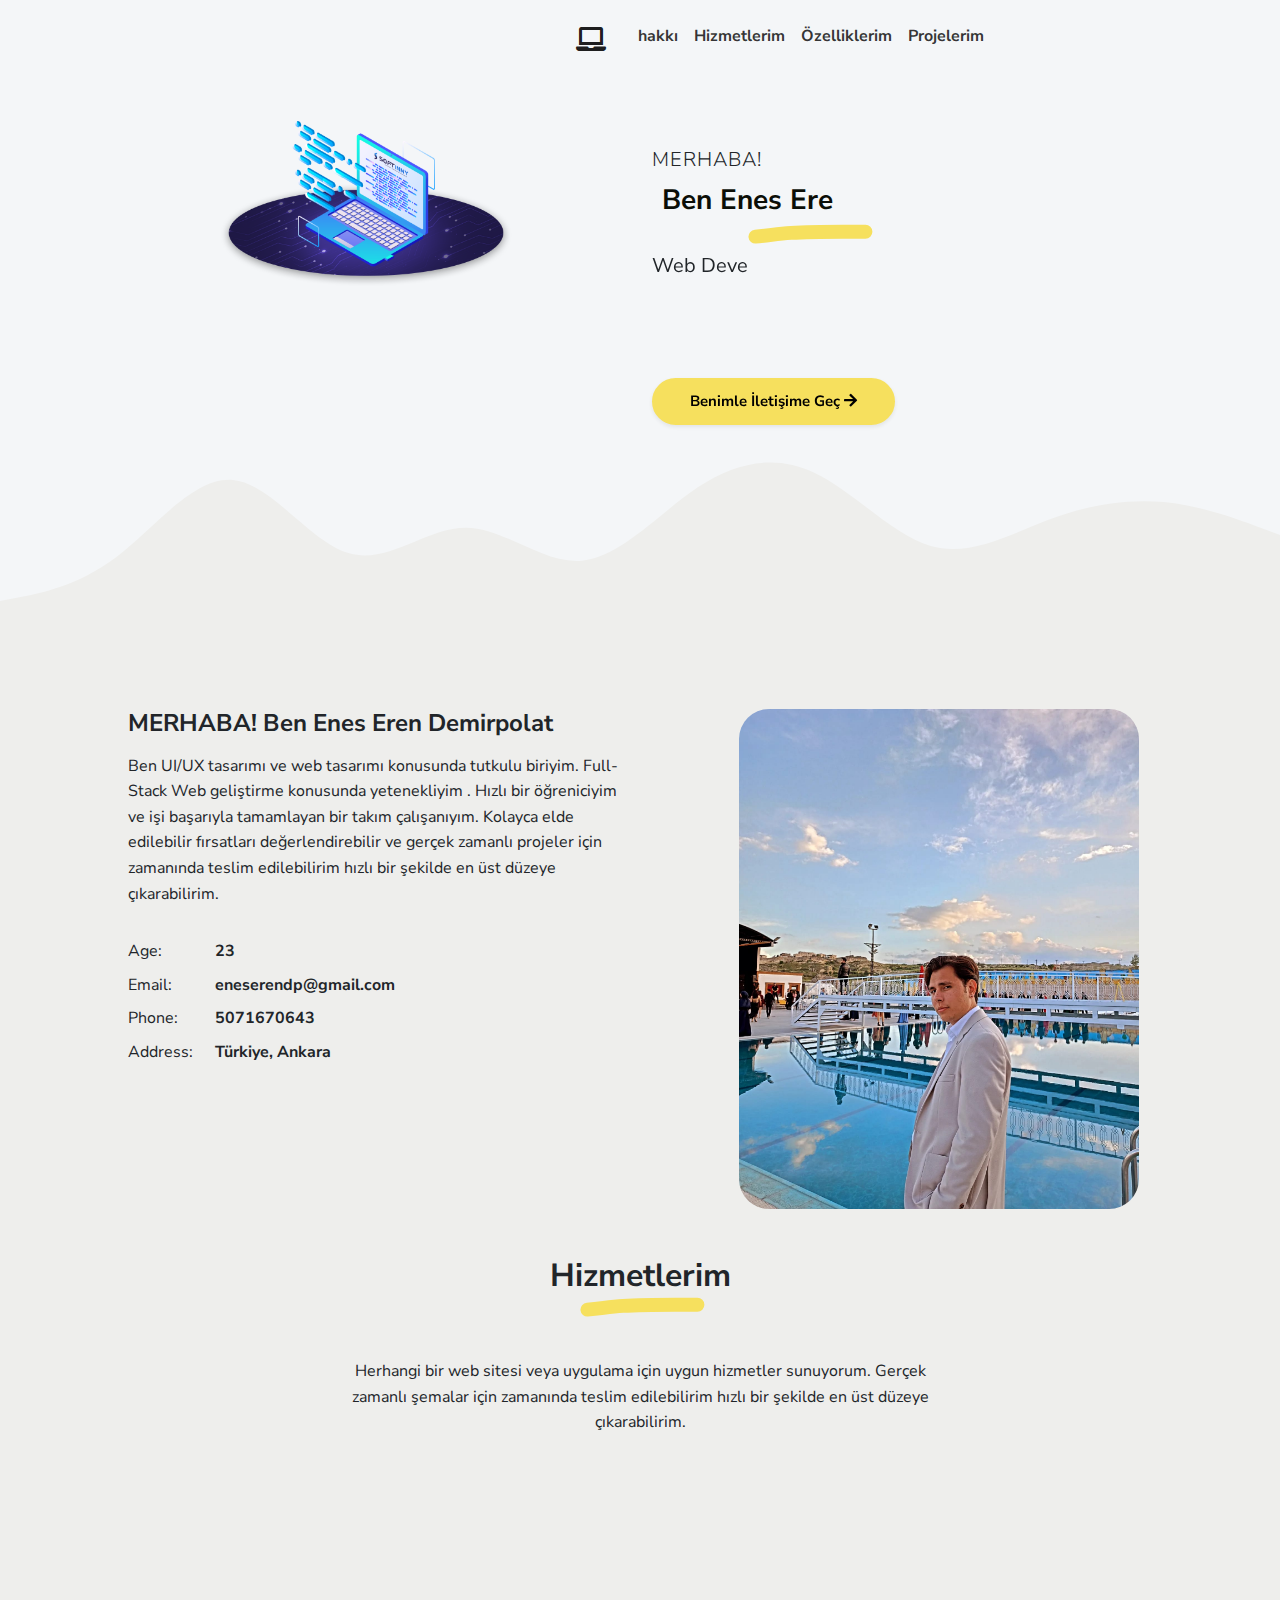
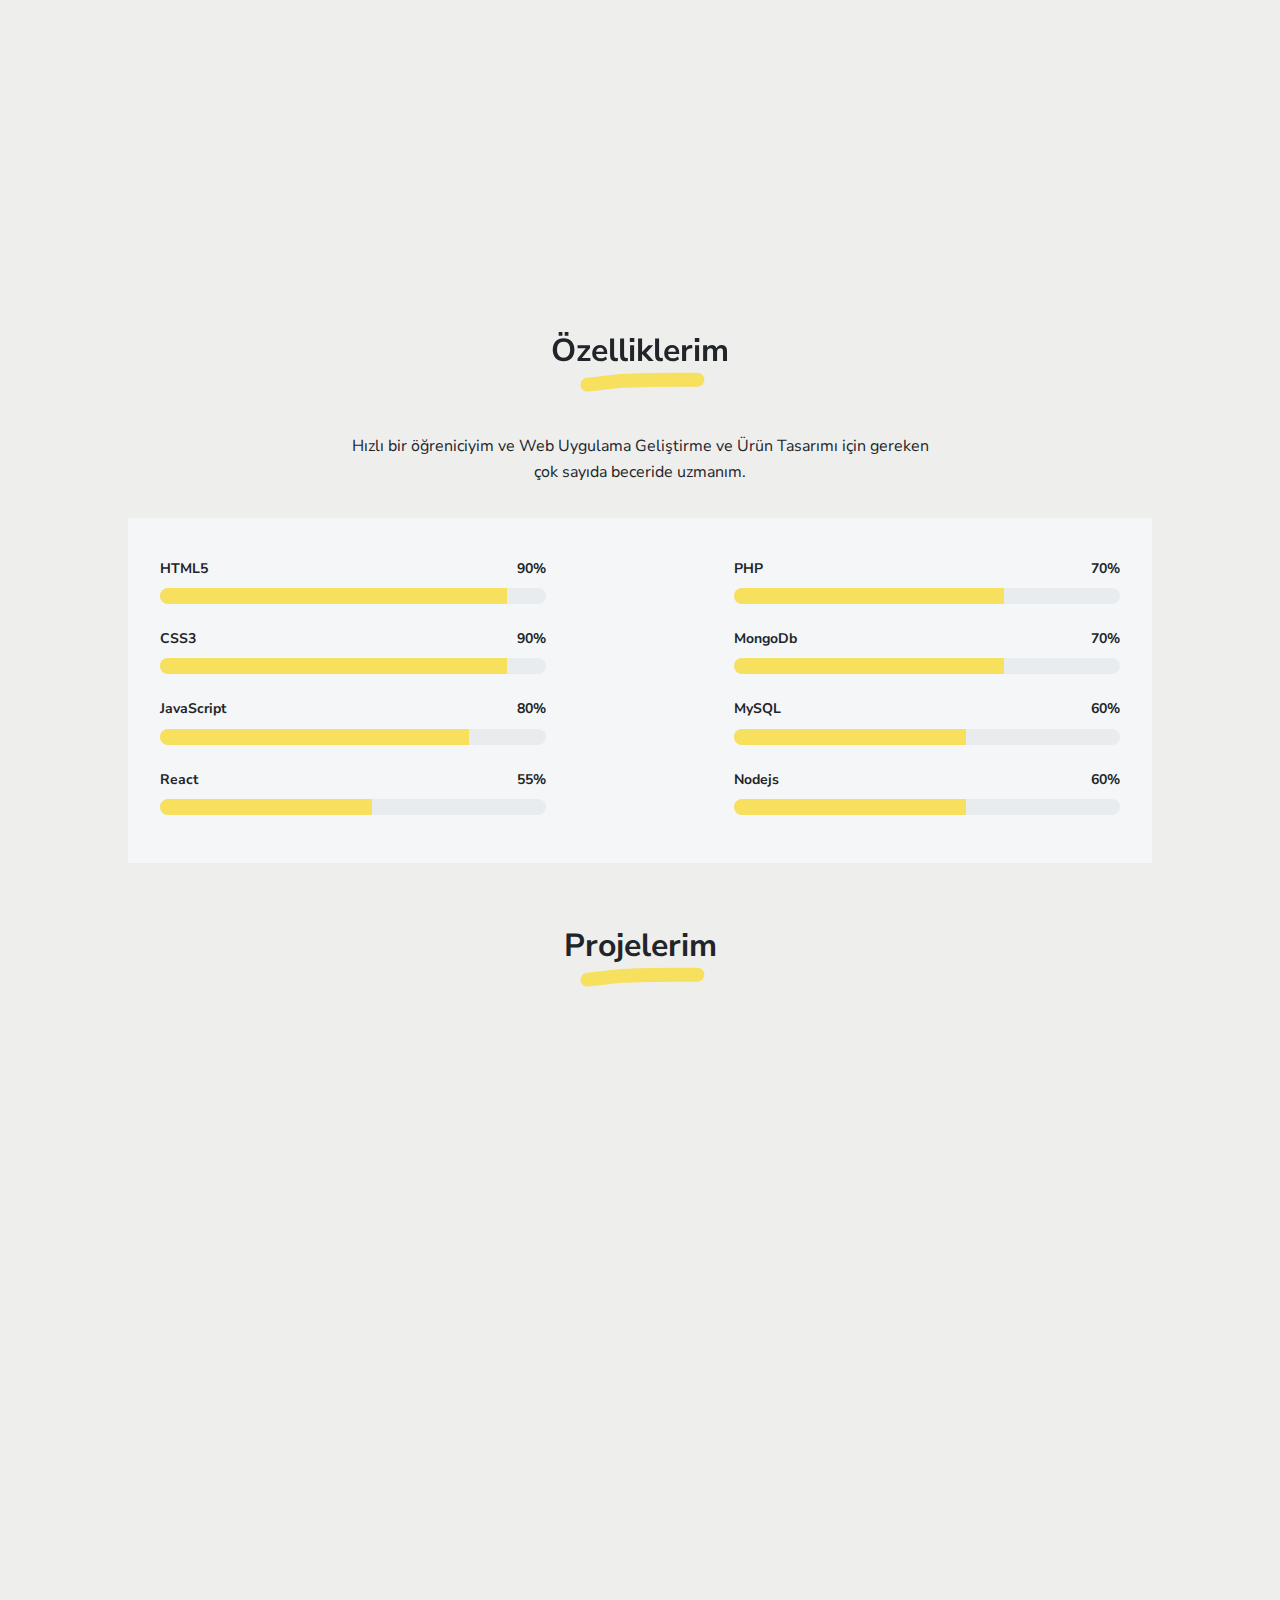
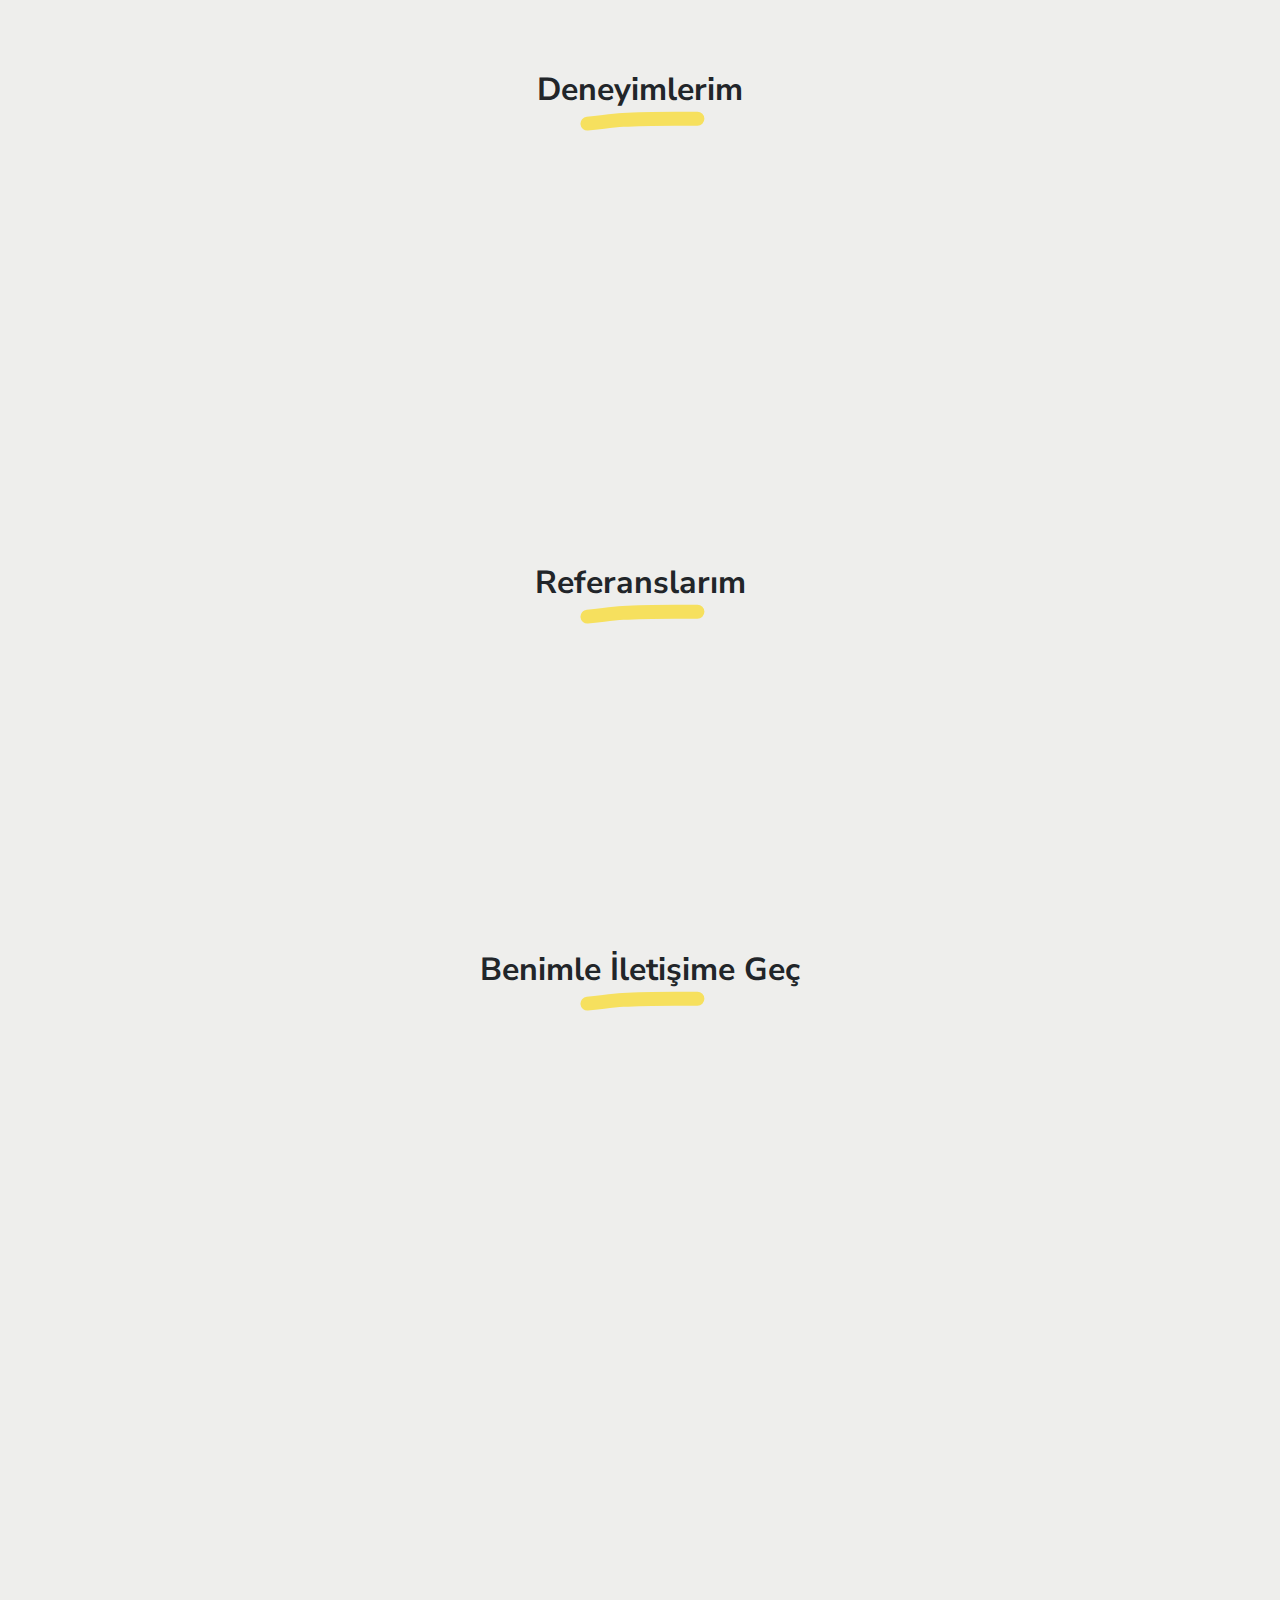
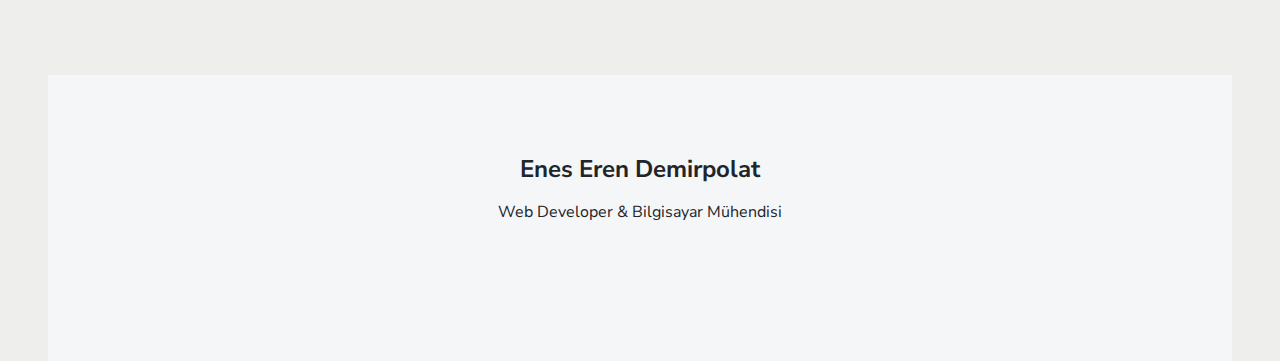
==== commit 4679478c: "Bugfix: index.html dosyasında XYZ hatasını düzelttim" ====
--- a/index.html
+++ b/index.html
@@ -5,7 +5,7 @@
     <meta charset="UTF-8">
     <meta http-equiv="X-UA-Compatible" content="IE=edge">
     <meta name="viewport" content="width=device-width, initial-scale=1">
-    <title>Enes Eren Demirpolat</title>
+    <title>Deneme Yazısı </title>
     <link rel="preconnect" href="https://fonts.gstatic.com" crossorigin="crossorigin"/>
     <link rel="preload" as="style" href="https://fonts.googleapis.com/css2?family=Nunito+Sans:wght@300;400;700;800&amp;display=swap"/>
     <link rel="stylesheet" href="https://fonts.googleapis.com/css2?family=Nunito+Sans:wght@300;400;700;800&amp;display=swap" media="print" onload="this.media='all'"/>
@@ -40,7 +40,7 @@
               <a class="navbar-brand" href="index.html">
                 <span class="fa fa-laptop"></span>
             </a>
-              <li class="nav-item"><a class="nav-link" href="#about">Hakkımda</a></li>
+              <li class="nav-item"><a class="nav-link" href="#about">hakkı</a></li>
               <li class="nav-item"><a class="nav-link" href="#services">Hizmetlerim</a></li>
               <li class="nav-item"><a class="nav-link" href="#skills">Özelliklerim</a></li>
               <li class="nav-item"><a class="nav-link" href="#portfolio">Projelerim</a></li>
